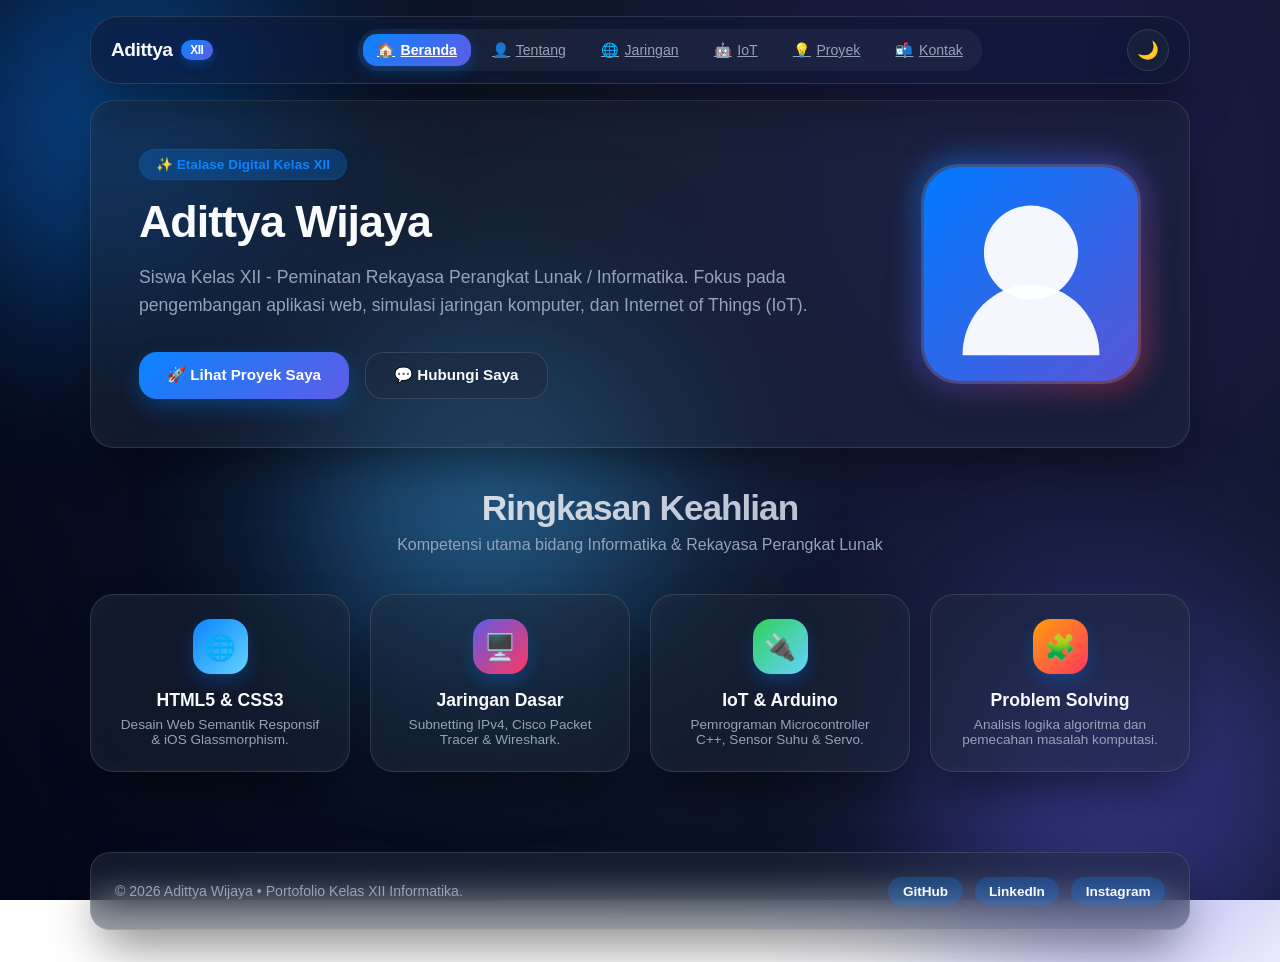
==== index.html @ 85c92823 "pertama" ====
<!DOCTYPE html>
<html lang="id" data-theme="dark">
<head>
  <meta charset="UTF-8">
  <meta name="viewport" content="width=device-width, initial-scale=1.0">
  <title>Beranda - Portofolio Digital</title>
  <link rel="stylesheet" href="../assets/css/style.css">
</head>
<body>
  <div class="glow-orb orb-1"></div>
  <div class="glow-orb orb-2"></div>
  <div class="glow-orb orb-3"></div>

  <header>
    <nav class="navbar">
      <div class="brand" onclick="window.location.href='index.html'">
        <span>Adittya</span>
        <span class="brand-badge">XII</span>
      </div>
      <ul class="nav-menu">
        <li><a class="nav-link active" href="index.html">🏠 <span>Beranda</span></a></li>
        <li><a class="nav-link" href="tentang.html">👤 <span>Tentang</span></a></li>
        <li><a class="nav-link" href="jaringan.html">🌐 <span>Jaringan</span></a></li>
        <li><a class="nav-link" href="iot.html">🤖 <span>IoT</span></a></li>
        <li><a class="nav-link" href="proyek.html">💡 <span>Proyek</span></a></li>
        <li><a class="nav-link" href="kontak.html">📬 <span>Kontak</span></a></li>
      </ul>
      <button class="theme-toggle-btn" id="themeToggleBtn" onclick="toggleTheme()">🌙</button>
    </nav>
  </header>

  <main>
    <section class="page-section active">
      <article class="glass-card hero-widget">
        <div class="hero-content">
          <span class="hero-badge">✨ Etalase Digital Kelas XII</span>
          <h1 class="hero-title">Adittya Wijaya</h1>
          <p class="hero-description">
            Siswa Kelas XII - Peminatan Rekayasa Perangkat Lunak / Informatika. 
            Fokus pada pengembangan aplikasi web, simulasi jaringan komputer, dan Internet of Things (IoT).
          </p>
          <div class="cta-group">
            <button class="ios-btn ios-btn-primary" onclick="window.location.href='proyek.html'">🚀 Lihat Proyek Saya</button>
            <button class="ios-btn ios-btn-secondary" onclick="window.location.href='kontak.html'">💬 Hubungi Saya</button>
          </div>
        </div>
        <div class="avatar-wrapper">
          <svg class="avatar-svg" viewBox="0 0 100 100" fill="none" xmlns="http://www.w3.org/2000/svg">
            <rect width="100" height="100" fill="url(#hero-gradient)"/>
            <circle cx="50" cy="40" r="22" fill="#ffffff" opacity="0.95"/>
            <path d="M18 88C18 69.5 32.3 55 50 55C67.7 55 82 69.5 82 88H18Z" fill="#ffffff" opacity="0.95"/>
            <defs>
              <linearGradient id="hero-gradient" x1="0" y1="0" x2="100" y2="100" gradientUnits="userSpaceOnUse">
                <stop stop-color="#007AFF"/>
                <stop offset="1" stop-color="#5856D6"/>
              </linearGradient>
            </defs>
          </svg>
        </div>
      </article>

      <div class="section-header">
        <h2 class="section-title">Ringkasan Keahlian</h2>
        <p class="section-subtitle">Kompetensi utama bidang Informatika & Rekayasa Perangkat Lunak</p>
      </div>

      <div class="skills-grid">
        <article class="glass-card skill-widget">
          <div class="skill-icon-box">🌐</div>
          <h3 style="font-size:1.1rem; margin-bottom:0.4rem;">HTML5 & CSS3</h3>
          <p style="font-size:0.85rem; color:var(--text-muted);">Desain Web Semantik Responsif & iOS Glassmorphism.</p>
        </article>
        <article class="glass-card skill-widget">
          <div class="skill-icon-box" style="background:linear-gradient(135deg, var(--accent-purple), var(--accent-pink));">🖥️</div>
          <h3 style="font-size:1.1rem; margin-bottom:0.4rem;">Jaringan Dasar</h3>
          <p style="font-size:0.85rem; color:var(--text-muted);">Subnetting IPv4, Cisco Packet Tracer & Wireshark.</p>
        </article>
        <article class="glass-card skill-widget">
          <div class="skill-icon-box" style="background:linear-gradient(135deg, var(--accent-green), var(--accent-cyan));">🔌</div>
          <h3 style="font-size:1.1rem; margin-bottom:0.4rem;">IoT & Arduino</h3>
          <p style="font-size:0.85rem; color:var(--text-muted);">Pemrograman Microcontroller C++, Sensor Suhu & Servo.</p>
        </article>
        <article class="glass-card skill-widget">
          <div class="skill-icon-box" style="background:linear-gradient(135deg, var(--accent-orange), var(--accent-pink));">🧩</div>
          <h3 style="font-size:1.1rem; margin-bottom:0.4rem;">Problem Solving</h3>
          <p style="font-size:0.85rem; color:var(--text-muted);">Analisis logika algoritma dan pemecahan masalah komputasi.</p>
        </article>
      </div>
    </section>
  </main>

  <footer>
    <p class="footer-text">&copy; 2026 Adittya Wijaya • Portofolio Kelas XII Informatika.</p>
    <div class="social-pills">
      <a href="https://github.com" target="_blank" class="social-pill">GitHub</a>
      <a href="https://linkedin.com" target="_blank" class="social-pill">LinkedIn</a>
      <a href="https://instagram.com" target="_blank" class="social-pill">Instagram</a>
    </div>
  </footer>

  <script>
    function toggleTheme() {
      const htmlEl = document.documentElement;
      const currentTheme = htmlEl.getAttribute('data-theme');
      const newTheme = currentTheme === 'dark' ? 'light' : 'dark';
      htmlEl.setAttribute('data-theme', newTheme);
      const themeBtn = document.getElementById('themeToggleBtn');
      themeBtn.innerHTML = newTheme === 'dark' ? '🌙' : '☀️';
    }
  </script>
</body>
</html>
---- assets/css/style.css ----
:root {
      /* iOS Light Theme Variables */
      --bg-gradient: radial-gradient(circle at 20% 20%, #e0e7ff 0%, #f1f5f9 50%, #e2e8f0 100%);
      --glass-bg: rgba(255, 255, 255, 0.55);
      --glass-bg-hover: rgba(255, 255, 255, 0.75);
      --glass-card: rgba(255, 255, 255, 0.65);
      --glass-border: rgba(255, 255, 255, 0.6);
      --glass-shadow: 0 20px 40px -15px rgba(0, 0, 0, 0.07), 0 0 15px rgba(255, 255, 255, 0.5) inset;
      
      --text-main: #0f172a;
      --text-muted: #64748b;
      --text-sub: #475569;
      
      --accent-blue: #007aff;
      --accent-purple: #5856d6;
      --accent-pink: #ff2d55;
      --accent-cyan: #32ade6;
      --accent-green: #34c759;
      --accent-orange: #ff9500;
      
      --code-bg: rgba(15, 23, 42, 0.9);
      --code-text: #38bdf8;
      
      --nav-bg: rgba(255, 255, 255, 0.6);
      --pill-bg: rgba(0, 122, 255, 0.12);
      
      --transition-speed: 0.4s cubic-bezier(0.16, 1, 0.3, 1);
    }

    [data-theme="dark"] {
      /* iOS 26 Dark Theme Variables */
      --bg-gradient: radial-gradient(circle at 80% 20%, #1e1b4b 0%, #0f172a 40%, #020617 100%);
      --glass-bg: rgba(15, 23, 42, 0.55);
      --glass-bg-hover: rgba(30, 41, 59, 0.75);
      --glass-card: rgba(30, 41, 59, 0.45);
      --glass-border: rgba(255, 255, 255, 0.12);
      --glass-shadow: 0 25px 50px -12px rgba(0, 0, 0, 0.5), 0 0 20px rgba(255, 255, 255, 0.03) inset;
      
      --text-main: #f8fafc;
      --text-muted: #94a3b8;
      --text-sub: #cbd5e1;
      
      --accent-blue: #0a84ff;
      --accent-purple: #5e5ce6;
      --accent-pink: #ff375f;
      --accent-cyan: #64d2ff;
      --accent-green: #30d158;
      --accent-orange: #ff9f0a;
      
      --code-bg: rgba(2, 6, 23, 0.85);
      --code-text: #7dd3fc;
      
      --nav-bg: rgba(15, 23, 42, 0.65);
      --pill-bg: rgba(10, 132, 255, 0.25);
    }

    * {
      box-sizing: border-box;
      margin: 0;
      padding: 0;
      font-family: -apple-system, BlinkMacSystemFont, "SF Pro Display", "SF Pro Text", "Segoe UI", Roboto, sans-serif;
      -webkit-font-smoothing: antialiased;
    }

    body {
      background: var(--bg-gradient);
      background-attachment: fixed;
      color: var(--text-main);
      min-height: 100vh;
      display: flex;
      flex-direction: column;
      transition: background var(--transition-speed), color var(--transition-speed);
      overflow-x: hidden;
    }

    /* Background Ambient Glowing Orbs for iOS Aesthetic */
    .glow-orb {
      position: fixed;
      border-radius: 40% 60% 70% 30% / 40% 50% 60% 50%;
      filter: blur(95px);
      z-index: -1;
      opacity: 0.45;
      pointer-events: none;
      animation: floatOrganic 16s ease-in-out infinite alternate;
      will-change: transform, border-radius;
    }

    .orb-1 {
      width: 450px;
      height: 450px;
      background: radial-gradient(circle, var(--accent-blue), var(--accent-purple));
      top: -80px;
      left: -80px;
    }

    .orb-2 {
      width: 480px;
      height: 480px;
      background: radial-gradient(circle, var(--accent-purple), var(--accent-pink));
      bottom: -120px;
      right: -80px;
      animation-delay: -7s;
    }

    .orb-3 {
      width: 350px;
      height: 350px;
      background: radial-gradient(circle, var(--accent-cyan), var(--accent-blue));
      top: 35%;
      left: 25%;
      animation-delay: -12s;
    }

    @keyframes floatOrganic {
      0% {
        transform: translate(0, 0) rotate(0deg) scale(1);
        border-radius: 40% 60% 70% 30% / 40% 50% 60% 50%;
      }
      33% {
        transform: translate(45px, -35px) rotate(120deg) scale(1.1);
        border-radius: 60% 40% 30% 70% / 50% 30% 70% 50%;
      }
      66% {
        transform: translate(-30px, 45px) rotate(240deg) scale(0.95);
        border-radius: 30% 70% 50% 50% / 30% 60% 40% 70%;
      }
      100% {
        transform: translate(35px, 25px) rotate(360deg) scale(1.05);
        border-radius: 50% 50% 40% 60% / 60% 40% 50% 50%;
      }
    }

    header {
      position: sticky;
      top: 1rem;
      z-index: 1000;
      width: 92%;
      max-width: 1100px;
      margin: 0 auto;
      transition: transform 0.3s cubic-bezier(0.34, 1.56, 0.64, 1);
    }

    .navbar {
      background: var(--nav-bg);
      backdrop-filter: blur(25px) saturate(190%);
      -webkit-backdrop-filter: blur(25px) saturate(190%);
      border: 1px solid var(--glass-border);
      border-radius: 28px;
      padding: 0.75rem 1.25rem;
      display: flex;
      justify-content: space-between;
      align-items: center;
      box-shadow: var(--glass-shadow);
      transition: background var(--transition-speed), border-color var(--transition-speed);
    }

    .brand {
      font-size: 1.2rem;
      font-weight: 700;
      color: var(--text-main);
      display: flex;
      align-items: center;
      gap: 0.5rem;
      letter-spacing: -0.5px;
      cursor: pointer;
      transition: transform 0.3s cubic-bezier(0.34, 1.56, 0.64, 1);
    }

    .brand:hover {
      transform: scale(1.04);
    }

    .brand-badge {
      background: linear-gradient(135deg, var(--accent-blue), var(--accent-purple));
      color: white;
      font-size: 0.75rem;
      padding: 0.2rem 0.6rem;
      border-radius: 20px;
      font-weight: 600;
      box-shadow: 0 4px 10px rgba(0, 122, 255, 0.3);
      animation: pulseBadge 3s ease-in-out infinite alternate;
    }

    @keyframes pulseBadge {
      0% { box-shadow: 0 4px 10px rgba(0, 122, 255, 0.3); }
      100% { box-shadow: 0 4px 18px rgba(88, 86, 214, 0.6); }
    }

    .nav-menu {
      display: flex;
      list-style: none;
      gap: 0.4rem;
      background: rgba(0, 0, 0, 0.04);
      padding: 0.3rem;
      border-radius: 20px;
    }

    [data-theme="dark"] .nav-menu {
      background: rgba(255, 255, 255, 0.05);
    }

    .nav-link {
      font-size: 0.88rem;
      font-weight: 500;
      color: var(--text-muted);
      padding: 0.5rem 0.9rem;
      border-radius: 14px;
      transition: all 0.35s cubic-bezier(0.34, 1.56, 0.64, 1);
      cursor: pointer;
      display: flex;
      align-items: center;
      gap: 0.35rem;
    }

    .nav-link:hover {
      color: var(--text-main);
      background: rgba(255, 255, 255, 0.25);
      transform: translateY(-1px);
    }

    .nav-link.active {
      color: white;
      background: linear-gradient(135deg, var(--accent-blue), var(--accent-purple));
      box-shadow: 0 6px 18px rgba(0, 122, 255, 0.4);
      font-weight: 600;
    }

    /* iOS Mode Switcher Button */
    .theme-toggle-btn {
      background: var(--glass-card);
      border: 1px solid var(--glass-border);
      color: var(--text-main);
      width: 42px;
      height: 42px;
      border-radius: 50%;
      display: flex;
      align-items: center;
      justify-content: center;
      cursor: pointer;
      font-size: 1.1rem;
      transition: all 0.4s cubic-bezier(0.34, 1.56, 0.64, 1);
      box-shadow: var(--glass-shadow);
    }

    .theme-toggle-btn:hover {
      transform: scale(1.15) rotate(20deg);
      background: var(--glass-bg-hover);
      box-shadow: 0 8px 20px rgba(0, 122, 255, 0.25);
    }

    .theme-toggle-btn:active {
      transform: scale(0.9) rotate(0deg);
    }

    main {
      flex: 1;
      width: 92%;
      max-width: 1100px;
      margin: 2rem auto;
    }

    .page-section {
      display: none;
    }

    .page-section.active {
      display: block;
    }

    /* Staggered Cascade Entrance Animations */
    .page-section.active .glass-card,
    .page-section.active .section-header {
      animation: iosCascadeIn 0.65s cubic-bezier(0.16, 1, 0.3, 1) both;
    }

    .page-section.active .skills-grid > :nth-child(1),
    .page-section.active .module-grid > :nth-child(1),
    .page-section.active .gallery-grid > :nth-child(1) { animation-delay: 0.06s; }
    
    .page-section.active .skills-grid > :nth-child(2),
    .page-section.active .module-grid > :nth-child(2),
    .page-section.active .gallery-grid > :nth-child(2) { animation-delay: 0.12s; }
    
    .page-section.active .skills-grid > :nth-child(3),
    .page-section.active .module-grid > :nth-child(3),
    .page-section.active .gallery-grid > :nth-child(3) { animation-delay: 0.18s; }
    
    .page-section.active .skills-grid > :nth-child(4),
    .page-section.active .module-grid > :nth-child(4),
    .page-section.active .gallery-grid > :nth-child(4) { animation-delay: 0.24s; }

    @keyframes iosCascadeIn {
      0% {
        opacity: 0;
        transform: translateY(28px) scale(0.96);
        filter: blur(8px);
      }
      100% {
        opacity: 1;
        transform: translateY(0) scale(1);
        filter: blur(0);
      }
    }

    .glass-card {
      background: var(--glass-card);
      backdrop-filter: blur(20px) saturate(180%);
      -webkit-backdrop-filter: blur(20px) saturate(180%);
      border: 1px solid var(--glass-border);
      border-radius: 24px;
      padding: 1.8rem;
      box-shadow: var(--glass-shadow);
      transition: transform 0.4s cubic-bezier(0.34, 1.56, 0.64, 1),
                  background 0.4s ease,
                  box-shadow 0.4s ease,
                  border-color 0.4s ease;
      position: relative;
      overflow: hidden;
    }

    /* Subtle Glass Sheen Effect on Hover */
    .glass-card::before {
      content: '';
      position: absolute;
      top: 0;
      left: -150%;
      width: 100%;
      height: 100%;
      background: linear-gradient(90deg, transparent, rgba(255, 255, 255, 0.15), transparent);
      transform: skewX(-25deg);
      transition: left 0.8s ease;
      pointer-events: none;
    }

    .glass-card:hover::before {
      left: 150%;
    }

    .glass-card:hover {
      transform: translateY(-7px) scale(1.015);
      background: var(--glass-bg-hover);
      box-shadow: 0 30px 60px -15px rgba(0, 0, 0, 0.22), 0 0 25px rgba(0, 122, 255, 0.15);
      border-color: rgba(255, 255, 255, 0.35);
    }

    /* Hero Section iOS Styling */
    .hero-widget {
      display: grid;
      grid-template-columns: 1fr auto;
      gap: 2.5rem;
      align-items: center;
      padding: 3rem;
      margin-bottom: 2.5rem;
      position: relative;
    }

    .hero-badge {
      display: inline-flex;
      align-items: center;
      gap: 0.4rem;
      padding: 0.4rem 1rem;
      background: var(--pill-bg);
      color: var(--accent-blue);
      border-radius: 50px;
      font-size: 0.85rem;
      font-weight: 600;
      margin-bottom: 1rem;
      border: 1px solid rgba(0, 122, 255, 0.2);
      transition: transform 0.3s cubic-bezier(0.34, 1.56, 0.64, 1);
    }

    .hero-badge:hover {
      transform: scale(1.05);
    }

    .ios-btn {
      padding: 0.85rem 1.75rem;
      border-radius: 18px;
      font-size: 0.95rem;
      font-weight: 600;
      cursor: pointer;
      border: none;
      transition: all 0.35s cubic-bezier(0.34, 1.56, 0.64, 1);
      display: inline-flex;
      align-items: center;
      gap: 0.5rem;
      position: relative;
    }

    .ios-btn:active {
      transform: scale(0.93) !important;
    }

    .ios-btn-primary {
      background: linear-gradient(135deg, var(--accent-blue), var(--accent-purple));
      color: white;
      box-shadow: 0 8px 20px rgba(0, 122, 255, 0.3);
    }

    .ios-btn-primary:hover {
      transform: translateY(-3px) scale(1.04);
      box-shadow: 0 14px 30px rgba(0, 122, 255, 0.48);
    }

    .ios-btn-secondary {
      background: var(--glass-card);
      color: var(--text-main);
      border: 1px solid var(--glass-border);
    }

    .ios-btn-secondary:hover {
      background: var(--glass-bg-hover);
      transform: translateY(-3px) scale(1.04);
      box-shadow: 0 8px 20px rgba(0, 0, 0, 0.12);
    }

    .avatar-wrapper {
      position: relative;
      width: 220px;
      height: 220px;
      animation: avatarFloat 5s ease-in-out infinite alternate;
    }

    .avatar-wrapper::after {
      content: '';
      position: absolute;
      inset: -6px;
      border-radius: 44px;
      background: linear-gradient(135deg, var(--accent-blue), var(--accent-purple), var(--accent-pink));
      z-index: -1;
      opacity: 0.5;
      filter: blur(14px);
      animation: pulseGlow 3s ease-in-out infinite alternate;
    }

    @keyframes avatarFloat {
      0% { transform: translateY(0); }
      100% { transform: translateY(-10px); }
    }

    @keyframes pulseGlow {
      0% { opacity: 0.4; filter: blur(10px); }
      100% { opacity: 0.85; filter: blur(20px); }
    }

    .skill-widget {
      text-align: center;
      padding: 1.5rem;
    }

    .skill-widget:hover .skill-icon-box {
      transform: scale(1.15) rotate(8deg);
      box-shadow: 0 12px 26px rgba(0, 122, 255, 0.45);
    }

    .skill-icon-box {
      width: 55px;
      height: 55px;
      border-radius: 18px;
      background: linear-gradient(135deg, var(--accent-blue), var(--accent-cyan));
      display: flex;
      align-items: center;
      justify-content: center;
      font-size: 1.6rem;
      margin: 0 auto 1rem;
      color: white;
      box-shadow: 0 8px 16px rgba(0, 122, 255, 0.25);
      transition: transform 0.4s cubic-bezier(0.34, 1.56, 0.64, 1), box-shadow 0.4s ease;
    }

    .orb-1 {
      width: 350px;
      height: 350px;
      background: var(--accent-blue);
      top: -50px;
      left: -50px;
    }

    .orb-2 {
      width: 400px;
      height: 400px;
      background: var(--accent-purple);
      bottom: -100px;
      right: -50px;
      animation-delay: -6s;
    }

    @keyframes float {
      0% { transform: translate(0, 0) scale(1); }
      100% { transform: translate(30px, 40px) scale(1.1); }
    }

    header {
      position: sticky;
      top: 1rem;
      z-index: 1000;
      width: 92%;
      max-width: 1100px;
      margin: 0 auto;
    }

    .navbar {
      background: var(--nav-bg);
      backdrop-filter: blur(25px) saturate(190%);
      -webkit-backdrop-filter: blur(25px) saturate(190%);
      border: 1px solid var(--glass-border);
      border-radius: 28px;
      padding: 0.75rem 1.25rem;
      display: flex;
      justify-content: space-between;
      align-items: center;
      box-shadow: var(--glass-shadow);
      transition: var(--transition-speed);
    }

    .brand {
      font-size: 1.2rem;
      font-weight: 700;
      color: var(--text-main);
      display: flex;
      align-items: center;
      gap: 0.5rem;
      letter-spacing: -0.5px;
      cursor: pointer;
    }

    .brand-badge {
      background: linear-gradient(135deg, var(--accent-blue), var(--accent-purple));
      color: white;
      font-size: 0.75rem;
      padding: 0.2rem 0.6rem;
      border-radius: 20px;
      font-weight: 600;
    }

    .nav-menu {
      display: flex;
      list-style: none;
      gap: 0.4rem;
      background: rgba(0, 0, 0, 0.04);
      padding: 0.3rem;
      border-radius: 20px;
    }

    [data-theme="dark"] .nav-menu {
      background: rgba(255, 255, 255, 0.05);
    }

    .nav-link {
      font-size: 0.88rem;
      font-weight: 500;
      color: var(--text-muted);
      padding: 0.5rem 0.9rem;
      border-radius: 14px;
      transition: all 0.25s cubic-bezier(0.34, 1.56, 0.64, 1);
      cursor: pointer;
      display: flex;
      align-items: center;
      gap: 0.35rem;
    }

    .nav-link:hover {
      color: var(--text-main);
      background: rgba(255, 255, 255, 0.2);
    }

    .nav-link.active {
      color: white;
      background: linear-gradient(135deg, var(--accent-blue), var(--accent-purple));
      box-shadow: 0 4px 14px rgba(0, 122, 255, 0.35);
      font-weight: 600;
    }

    /* iOS Mode Switcher Button */
    .theme-toggle-btn {
      background: var(--glass-card);
      border: 1px solid var(--glass-border);
      color: var(--text-main);
      width: 42px;
      height: 42px;
      border-radius: 50%;
      display: flex;
      align-items: center;
      justify-content: center;
      cursor: pointer;
      font-size: 1.1rem;
      transition: all 0.3s cubic-bezier(0.34, 1.56, 0.64, 1);
      box-shadow: var(--glass-shadow);
    }

    .theme-toggle-btn:hover {
      transform: scale(1.1) rotate(15deg);
      background: var(--glass-bg-hover);
    }

    main {
      flex: 1;
      width: 92%;
      max-width: 1100px;
      margin: 2rem auto;
    }

    .page-section {
      display: none;
      animation: iosSlideUp 0.5s cubic-bezier(0.16, 1, 0.3, 1) forwards;
    }

    .page-section.active {
      display: block;
    }

    @keyframes iosSlideUp {
      0% { opacity: 0; transform: translateY(20px) scale(0.98); }
      100% { opacity: 1; transform: translateY(0) scale(1); }
    }

    .section-header {
      text-align: center;
      margin-bottom: 2.5rem;
    }

    .section-title {
      font-size: 2.2rem;
      font-weight: 800;
      letter-spacing: -1px;
      background: linear-gradient(135deg, var(--text-main), var(--text-muted));
      -webkit-background-clip: text;
      -webkit-text-fill-color: transparent;
      margin-bottom: 0.5rem;
    }

    .section-subtitle {
      color: var(--text-muted);
      font-size: 1rem;
    }

    .glass-card {
      background: var(--glass-card);
      backdrop-filter: blur(20px) saturate(180%);
      -webkit-backdrop-filter: blur(20px) saturate(180%);
      border: 1px solid var(--glass-border);
      border-radius: 24px;
      padding: 1.8rem;
      box-shadow: var(--glass-shadow);
      transition: all 0.35s cubic-bezier(0.34, 1.56, 0.64, 1);
    }

    .glass-card:hover {
      transform: translateY(-5px) scale(1.01);
      background: var(--glass-bg-hover);
      box-shadow: 0 30px 60px -15px rgba(0, 0, 0, 0.2);
    }

    /* Hero Section iOS Styling */
    .hero-widget {
      display: grid;
      grid-template-columns: 1fr auto;
      gap: 2.5rem;
      align-items: center;
      padding: 3rem;
      margin-bottom: 2.5rem;
      position: relative;
      overflow: hidden;
    }

    .hero-badge {
      display: inline-flex;
      align-items: center;
      gap: 0.4rem;
      padding: 0.4rem 1rem;
      background: var(--pill-bg);
      color: var(--accent-blue);
      border-radius: 50px;
      font-size: 0.85rem;
      font-weight: 600;
      margin-bottom: 1rem;
      border: 1px solid rgba(0, 122, 255, 0.2);
    }

    .hero-title {
      font-size: 2.8rem;
      font-weight: 800;
      letter-spacing: -1px;
      line-height: 1.15;
      margin-bottom: 1rem;
    }

    .hero-description {
      font-size: 1.1rem;
      color: var(--text-muted);
      margin-bottom: 2rem;
      line-height: 1.6;
    }

    .cta-group {
      display: flex;
      gap: 1rem;
      flex-wrap: wrap;
    }

    .ios-btn {
      padding: 0.85rem 1.75rem;
      border-radius: 18px;
      font-size: 0.95rem;
      font-weight: 600;
      cursor: pointer;
      border: none;
      transition: all 0.3s cubic-bezier(0.34, 1.56, 0.64, 1);
      display: inline-flex;
      align-items: center;
      gap: 0.5rem;
    }

    .ios-btn-primary {
      background: linear-gradient(135deg, var(--accent-blue), var(--accent-purple));
      color: white;
      box-shadow: 0 8px 20px rgba(0, 122, 255, 0.3);
    }

    .ios-btn-primary:hover {
      transform: scale(1.04);
      box-shadow: 0 12px 28px rgba(0, 122, 255, 0.45);
    }

    .ios-btn-secondary {
      background: var(--glass-card);
      color: var(--text-main);
      border: 1px solid var(--glass-border);
    }

    .ios-btn-secondary:hover {
      background: var(--glass-bg-hover);
      transform: scale(1.04);
    }

    .avatar-wrapper {
      position: relative;
      width: 220px;
      height: 220px;
    }

    .avatar-svg {
      width: 100%;
      height: 100%;
      border-radius: 38px;
      object-fit: cover;
      box-shadow: 0 15px 35px rgba(0,0,0,0.2);
      border: 3px solid var(--glass-border);
    }

    /* Skills Grid */
    .skills-grid {
      display: grid;
      grid-template-columns: repeat(auto-fit, minmax(200px, 1fr));
      gap: 1.25rem;
    }

    .skill-widget {
      text-align: center;
      padding: 1.5rem;
    }

    .skill-icon-box {
      width: 55px;
      height: 55px;
      border-radius: 18px;
      background: linear-gradient(135deg, var(--accent-blue), var(--accent-cyan));
      display: flex;
      align-items: center;
      justify-content: center;
      font-size: 1.6rem;
      margin: 0 auto 1rem;
      color: white;
      box-shadow: 0 8px 16px rgba(0, 122, 255, 0.25);
    }

    .biodata-widget {
      margin-bottom: 2rem;
    }

    .ios-list {
      display: flex;
      flex-direction: column;
      gap: 0.75rem;
      margin-top: 1rem;
    }

    .ios-list-item {
      display: flex;
      justify-content: space-between;
      align-items: center;
      padding: 1rem 1.25rem;
      background: var(--glass-bg);
      border-radius: 16px;
      border: 1px solid var(--glass-border);
    }

    .ios-list-label {
      font-weight: 600;
      color: var(--text-muted);
      font-size: 0.95rem;
    }

    .ios-list-value {
      font-weight: 600;
      color: var(--text-main);
      font-size: 0.95rem;
    }

    .gallery-grid {
      display: grid;
      grid-template-columns: repeat(auto-fit, minmax(240px, 1fr));
      gap: 1.25rem;
      margin-top: 1.5rem;
    }

    .gallery-widget {
      padding: 0;
      overflow: hidden;
    }

    .gallery-img {
      width: 100%;
      height: 180px;
      object-fit: cover;
    }

    .gallery-caption {
      padding: 1rem;
      font-size: 0.9rem;
      font-weight: 600;
      color: var(--text-sub);
      text-align: center;
    }

    .module-grid {
      display: grid;
      grid-template-columns: repeat(auto-fit, minmax(310px, 1fr));
      gap: 1.5rem;
    }

    .card-tag {
      display: inline-block;
      font-size: 0.75rem;
      font-weight: 700;
      padding: 0.3rem 0.7rem;
      border-radius: 20px;
      background: var(--pill-bg);
      color: var(--accent-blue);
      text-transform: uppercase;
      letter-spacing: 0.5px;

    }

    .code-box {
      background: var(--code-bg);
      color: var(--code-text);
      padding: 1rem;
      border-radius: 16px;
      font-family: 'SF Mono', SFMono-Regular, Consolas, monospace;
      font-size: 0.85rem;
      margin: 1rem 0;
      overflow-x: auto;
      border: 1px solid var(--glass-border);
    }

    .contact-layout {
      display: grid;
      grid-template-columns: 1fr 1.6fr;
      gap: 2rem;
    }

    @media (max-width: 850px) {
      .contact-layout, .hero-widget {
        grid-template-columns: 1fr;
        text-align: center;
      }
      .avatar-wrapper {
        margin: 0 auto;
      }
      .cta-group {
        justify-content: center;
      }
      .nav-menu {
        overflow-x: auto;
      }
    }

    .form-group {
      margin-bottom: 1.25rem;
    }

    .form-label {
      display: block;
      font-size: 0.9rem;
      font-weight: 600;
      color: var(--text-sub);
      margin-bottom: 0.5rem;
    }

    .ios-input, .ios-select, .ios-textarea {
      width: 100%;
      padding: 0.85rem 1.1rem;
      background: var(--glass-bg);
      border: 1px solid var(--glass-border);
      border-radius: 16px;
      color: var(--text-main);
      font-size: 0.95rem;
      outline: none;
      transition: all 0.25s ease;
    }

    .ios-input:focus, .ios-select:focus, .ios-textarea:focus {
      border-color: var(--accent-blue);
      box-shadow: 0 0 0 4px rgba(0, 122, 255, 0.2);
      background: var(--glass-bg-hover);
    }

    .ios-textarea {
      resize: vertical;
      min-height: 120px;
    }

    /* iOS Toast Modal Notification */
    .toast-modal {
      position: fixed;
      bottom: 2rem;
      left: 50%;
      transform: translateX(-50%) translateY(100px);
      background: var(--glass-bg-hover);
      backdrop-filter: blur(25px);
      border: 1px solid var(--glass-border);
      padding: 1rem 2rem;
      border-radius: 30px;
      box-shadow: var(--glass-shadow);
      color: var(--text-main);
      font-weight: 600;
      display: flex;
      align-items: center;
      gap: 0.75rem;
      opacity: 0;
      transition: all 0.4s cubic-bezier(0.175, 0.885, 0.32, 1.275);
      z-index: 2000;
    }

    .toast-modal.show {
      transform: translateX(-50%) translateY(0);
      opacity: 1;
    }

    footer {
      width: 92%;
      max-width: 1100px;
      margin: 3rem auto 2rem;
      padding: 1.5rem;
      border-radius: 20px;
      background: var(--glass-card);
      backdrop-filter: blur(20px);
      border: 1px solid var(--glass-border);
      display: flex;
      justify-content: space-between;
      align-items: center;
      flex-wrap: wrap;
      gap: 1rem;
      box-shadow: var(--glass-shadow);
    }

    .footer-text {
      color: var(--text-muted);
      font-size: 0.88rem;
    }

    .social-pills {
      display: flex;
      gap: 0.75rem;
    }

    .social-pill {
      color: var(--text-main);
      font-size: 0.85rem;
      font-weight: 600;
      padding: 0.4rem 0.9rem;
      border-radius: 20px;
      background: var(--pill-bg);
      text-decoration: none;
      transition: all 0.25s ease;
    }

    .social-pill:hover {
      transform: translateY(-2px);
      background: var(--accent-blue);
      color: white;
    }
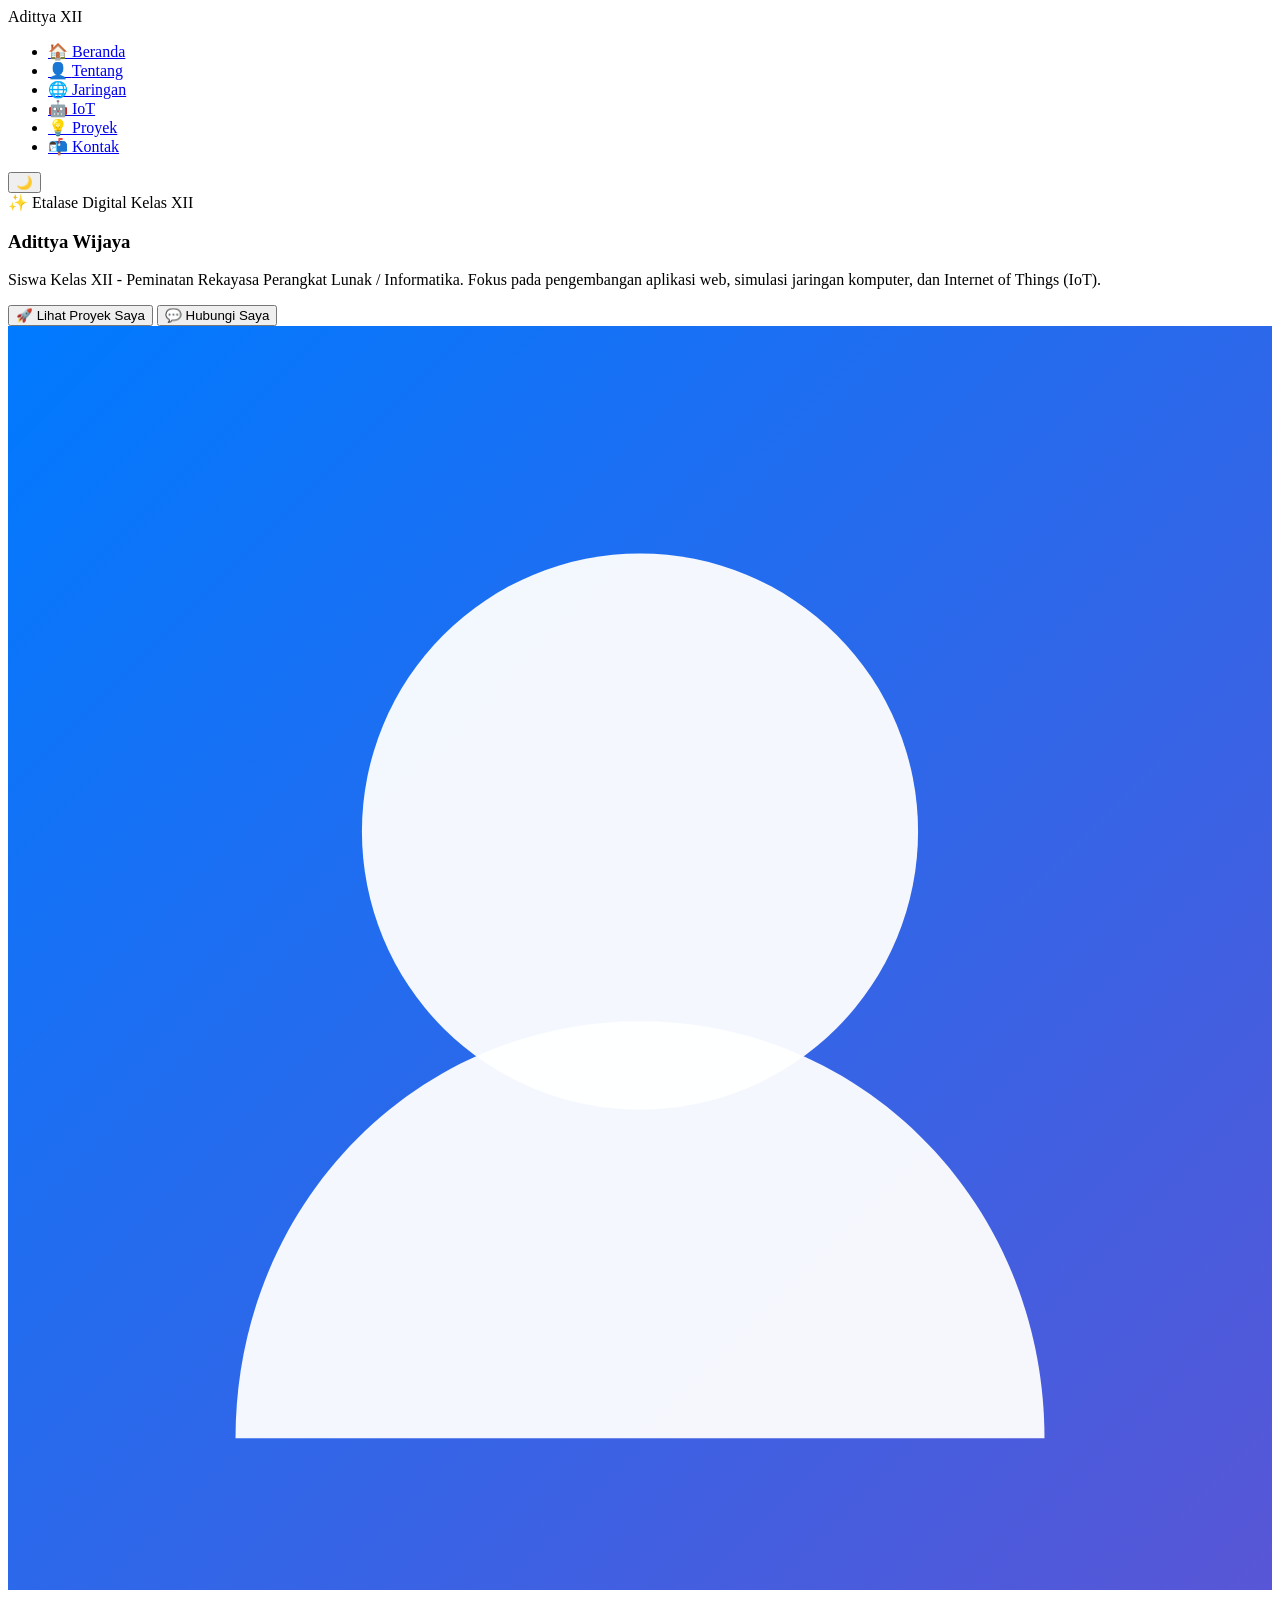
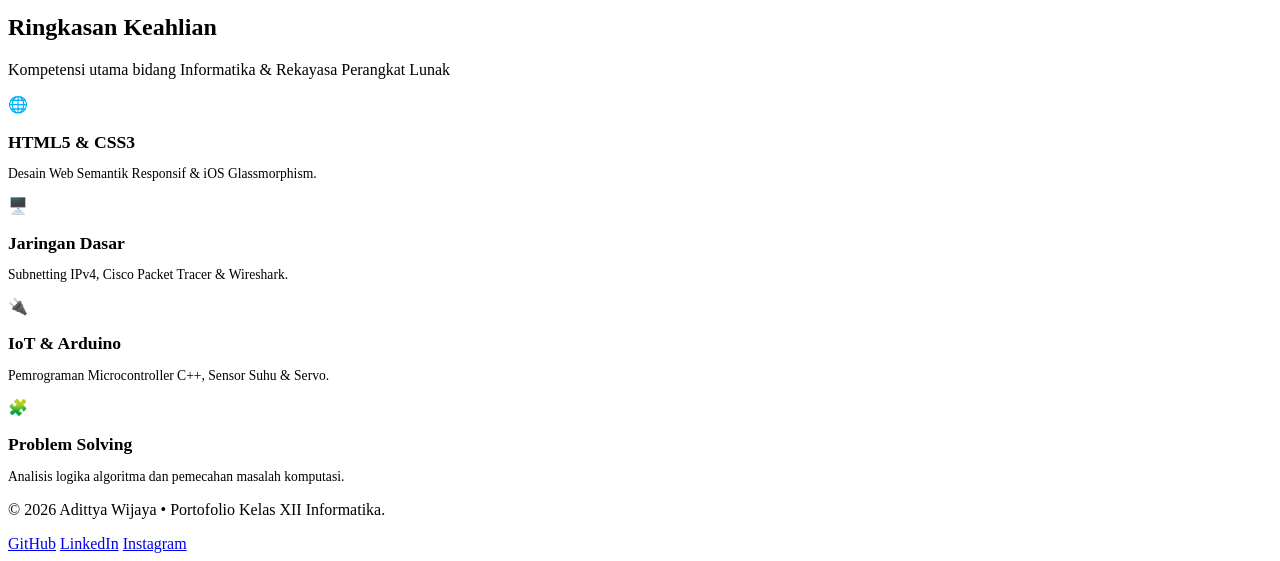
==== commit ef8e0774: "Update index.html" ====
--- a/index.html
+++ b/index.html
@@ -4,7 +4,7 @@
   <meta charset="UTF-8">
   <meta name="viewport" content="width=device-width, initial-scale=1.0">
   <title>Beranda - Portofolio Digital</title>
-  <link rel="stylesheet" href="../assets/css/style.css">
+  <link rel="stylesheet" href="../adit09/assets/css/style.css">
 </head>
 <body>
   <div class="glow-orb orb-1"></div>
@@ -19,11 +19,11 @@
       </div>
       <ul class="nav-menu">
         <li><a class="nav-link active" href="index.html">🏠 <span>Beranda</span></a></li>
-        <li><a class="nav-link" href="tentang.html">👤 <span>Tentang</span></a></li>
-        <li><a class="nav-link" href="jaringan.html">🌐 <span>Jaringan</span></a></li>
-        <li><a class="nav-link" href="iot.html">🤖 <span>IoT</span></a></li>
-        <li><a class="nav-link" href="proyek.html">💡 <span>Proyek</span></a></li>
-        <li><a class="nav-link" href="kontak.html">📬 <span>Kontak</span></a></li>
+        <li><a class="nav-link" href="pages/tentang.html">👤 <span>Tentang</span></a></li>
+        <li><a class="nav-link" href="pages/jaringan.html">🌐 <span>Jaringan</span></a></li>
+        <li><a class="nav-link" href="pages/iot.html">🤖 <span>IoT</span></a></li>
+        <li><a class="nav-link" href="pages/proyek.html">💡 <span>Proyek</span></a></li>
+        <li><a class="nav-link" href="pages/kontak.html">📬 <span>Kontak</span></a></li>
       </ul>
       <button class="theme-toggle-btn" id="themeToggleBtn" onclick="toggleTheme()">🌙</button>
     </nav>
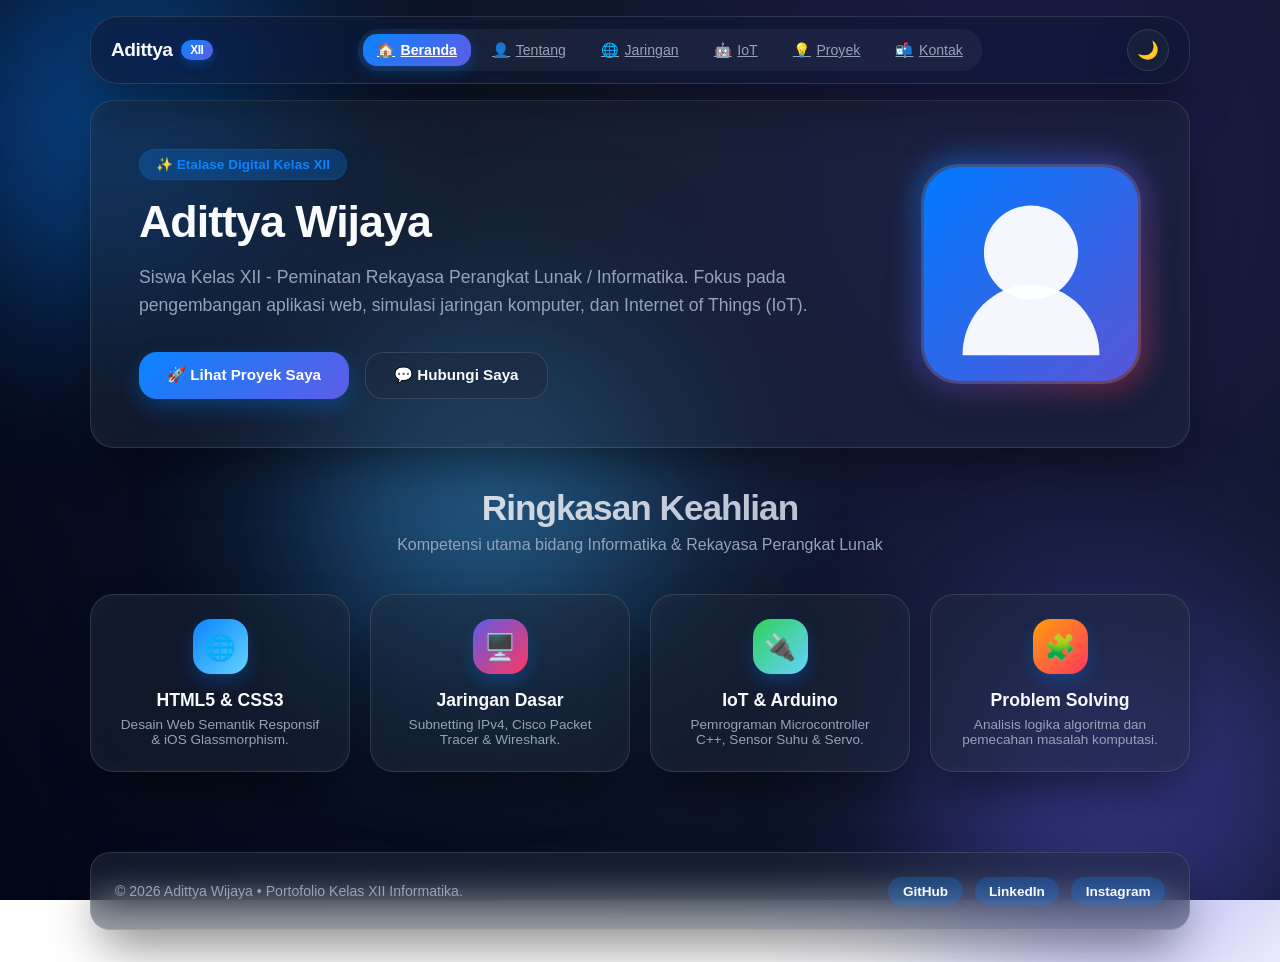
==== commit a74c1a7f: "Update index.html" ====
--- a/index.html
+++ b/index.html
@@ -4,7 +4,7 @@
   <meta charset="UTF-8">
   <meta name="viewport" content="width=device-width, initial-scale=1.0">
   <title>Beranda - Portofolio Digital</title>
-  <link rel="stylesheet" href="../adit09/assets/css/style.css">
+  <link rel="stylesheet" href="assets/css/style.css">
 </head>
 <body>
   <div class="glow-orb orb-1"></div>
--- a/assets/css/style.css
+++ b/assets/css/style.css
@@ -0,0 +1,993 @@
+    :root {
+      /* iOS Light Theme Variables */
+      --bg-gradient: radial-gradient(circle at 20% 20%, #e0e7ff 0%, #f1f5f9 50%, #e2e8f0 100%);
+      --glass-bg: rgba(255, 255, 255, 0.55);
+      --glass-bg-hover: rgba(255, 255, 255, 0.75);
+      --glass-card: rgba(255, 255, 255, 0.65);
+      --glass-border: rgba(255, 255, 255, 0.6);
+      --glass-shadow: 0 20px 40px -15px rgba(0, 0, 0, 0.07), 0 0 15px rgba(255, 255, 255, 0.5) inset;
+      
+      --text-main: #0f172a;
+      --text-muted: #64748b;
+      --text-sub: #475569;
+      
+      --accent-blue: #007aff;
+      --accent-purple: #5856d6;
+      --accent-pink: #ff2d55;
+      --accent-cyan: #32ade6;
+      --accent-green: #34c759;
+      --accent-orange: #ff9500;
+      
+      --code-bg: rgba(15, 23, 42, 0.9);
+      --code-text: #38bdf8;
+      
+      --nav-bg: rgba(255, 255, 255, 0.6);
+      --pill-bg: rgba(0, 122, 255, 0.12);
+      
+      --transition-speed: 0.4s cubic-bezier(0.16, 1, 0.3, 1);
+    }
+
+    [data-theme="dark"] {
+      /* iOS 26 Dark Theme Variables */
+      --bg-gradient: radial-gradient(circle at 80% 20%, #1e1b4b 0%, #0f172a 40%, #020617 100%);
+      --glass-bg: rgba(15, 23, 42, 0.55);
+      --glass-bg-hover: rgba(30, 41, 59, 0.75);
+      --glass-card: rgba(30, 41, 59, 0.45);
+      --glass-border: rgba(255, 255, 255, 0.12);
+      --glass-shadow: 0 25px 50px -12px rgba(0, 0, 0, 0.5), 0 0 20px rgba(255, 255, 255, 0.03) inset;
+      
+      --text-main: #f8fafc;
+      --text-muted: #94a3b8;
+      --text-sub: #cbd5e1;
+      
+      --accent-blue: #0a84ff;
+      --accent-purple: #5e5ce6;
+      --accent-pink: #ff375f;
+      --accent-cyan: #64d2ff;
+      --accent-green: #30d158;
+      --accent-orange: #ff9f0a;
+      
+      --code-bg: rgba(2, 6, 23, 0.85);
+      --code-text: #7dd3fc;
+      
+      --nav-bg: rgba(15, 23, 42, 0.65);
+      --pill-bg: rgba(10, 132, 255, 0.25);
+    }
+
+    * {
+      box-sizing: border-box;
+      margin: 0;
+      padding: 0;
+      font-family: -apple-system, BlinkMacSystemFont, "SF Pro Display", "SF Pro Text", "Segoe UI", Roboto, sans-serif;
+      -webkit-font-smoothing: antialiased;
+    }
+
+    body {
+      background: var(--bg-gradient);
+      background-attachment: fixed;
+      color: var(--text-main);
+      min-height: 100vh;
+      display: flex;
+      flex-direction: column;
+      transition: background var(--transition-speed), color var(--transition-speed);
+      overflow-x: hidden;
+    }
+
+    /* Background Ambient Glowing Orbs for iOS Aesthetic */
+    .glow-orb {
+      position: fixed;
+      border-radius: 40% 60% 70% 30% / 40% 50% 60% 50%;
+      filter: blur(95px);
+      z-index: -1;
+      opacity: 0.45;
+      pointer-events: none;
+      animation: floatOrganic 16s ease-in-out infinite alternate;
+      will-change: transform, border-radius;
+    }
+
+    .orb-1 {
+      width: 450px;
+      height: 450px;
+      background: radial-gradient(circle, var(--accent-blue), var(--accent-purple));
+      top: -80px;
+      left: -80px;
+    }
+
+    .orb-2 {
+      width: 480px;
+      height: 480px;
+      background: radial-gradient(circle, var(--accent-purple), var(--accent-pink));
+      bottom: -120px;
+      right: -80px;
+      animation-delay: -7s;
+    }
+
+    .orb-3 {
+      width: 350px;
+      height: 350px;
+      background: radial-gradient(circle, var(--accent-cyan), var(--accent-blue));
+      top: 35%;
+      left: 25%;
+      animation-delay: -12s;
+    }
+
+    @keyframes floatOrganic {
+      0% {
+        transform: translate(0, 0) rotate(0deg) scale(1);
+        border-radius: 40% 60% 70% 30% / 40% 50% 60% 50%;
+      }
+      33% {
+        transform: translate(45px, -35px) rotate(120deg) scale(1.1);
+        border-radius: 60% 40% 30% 70% / 50% 30% 70% 50%;
+      }
+      66% {
+        transform: translate(-30px, 45px) rotate(240deg) scale(0.95);
+        border-radius: 30% 70% 50% 50% / 30% 60% 40% 70%;
+      }
+      100% {
+        transform: translate(35px, 25px) rotate(360deg) scale(1.05);
+        border-radius: 50% 50% 40% 60% / 60% 40% 50% 50%;
+      }
+    }
+
+    header {
+      position: sticky;
+      top: 1rem;
+      z-index: 1000;
+      width: 92%;
+      max-width: 1100px;
+      margin: 0 auto;
+      transition: transform 0.3s cubic-bezier(0.34, 1.56, 0.64, 1);
+    }
+
+    .navbar {
+      background: var(--nav-bg);
+      backdrop-filter: blur(25px) saturate(190%);
+      -webkit-backdrop-filter: blur(25px) saturate(190%);
+      border: 1px solid var(--glass-border);
+      border-radius: 28px;
+      padding: 0.75rem 1.25rem;
+      display: flex;
+      justify-content: space-between;
+      align-items: center;
+      box-shadow: var(--glass-shadow);
+      transition: background var(--transition-speed), border-color var(--transition-speed);
+    }
+
+    .brand {
+      font-size: 1.2rem;
+      font-weight: 700;
+      color: var(--text-main);
+      display: flex;
+      align-items: center;
+      gap: 0.5rem;
+      letter-spacing: -0.5px;
+      cursor: pointer;
+      transition: transform 0.3s cubic-bezier(0.34, 1.56, 0.64, 1);
+    }
+
+    .brand:hover {
+      transform: scale(1.04);
+    }
+
+    .brand-badge {
+      background: linear-gradient(135deg, var(--accent-blue), var(--accent-purple));
+      color: white;
+      font-size: 0.75rem;
+      padding: 0.2rem 0.6rem;
+      border-radius: 20px;
+      font-weight: 600;
+      box-shadow: 0 4px 10px rgba(0, 122, 255, 0.3);
+      animation: pulseBadge 3s ease-in-out infinite alternate;
+    }
+
+    @keyframes pulseBadge {
+      0% { box-shadow: 0 4px 10px rgba(0, 122, 255, 0.3); }
+      100% { box-shadow: 0 4px 18px rgba(88, 86, 214, 0.6); }
+    }
+
+    .nav-menu {
+      display: flex;
+      list-style: none;
+      gap: 0.4rem;
+      background: rgba(0, 0, 0, 0.04);
+      padding: 0.3rem;
+      border-radius: 20px;
+    }
+
+    [data-theme="dark"] .nav-menu {
+      background: rgba(255, 255, 255, 0.05);
+    }
+
+    .nav-link {
+      font-size: 0.88rem;
+      font-weight: 500;
+      color: var(--text-muted);
+      padding: 0.5rem 0.9rem;
+      border-radius: 14px;
+      transition: all 0.35s cubic-bezier(0.34, 1.56, 0.64, 1);
+      cursor: pointer;
+      display: flex;
+      align-items: center;
+      gap: 0.35rem;
+    }
+
+    .nav-link:hover {
+      color: var(--text-main);
+      background: rgba(255, 255, 255, 0.25);
+      transform: translateY(-1px);
+    }
+
+    .nav-link.active {
+      color: white;
+      background: linear-gradient(135deg, var(--accent-blue), var(--accent-purple));
+      box-shadow: 0 6px 18px rgba(0, 122, 255, 0.4);
+      font-weight: 600;
+    }
+
+    /* iOS Mode Switcher Button */
+    .theme-toggle-btn {
+      background: var(--glass-card);
+      border: 1px solid var(--glass-border);
+      color: var(--text-main);
+      width: 42px;
+      height: 42px;
+      border-radius: 50%;
+      display: flex;
+      align-items: center;
+      justify-content: center;
+      cursor: pointer;
+      font-size: 1.1rem;
+      transition: all 0.4s cubic-bezier(0.34, 1.56, 0.64, 1);
+      box-shadow: var(--glass-shadow);
+    }
+
+    .theme-toggle-btn:hover {
+      transform: scale(1.15) rotate(20deg);
+      background: var(--glass-bg-hover);
+      box-shadow: 0 8px 20px rgba(0, 122, 255, 0.25);
+    }
+
+    .theme-toggle-btn:active {
+      transform: scale(0.9) rotate(0deg);
+    }
+
+    main {
+      flex: 1;
+      width: 92%;
+      max-width: 1100px;
+      margin: 2rem auto;
+    }
+
+    .page-section {
+      display: none;
+    }
+
+    .page-section.active {
+      display: block;
+    }
+
+    /* Staggered Cascade Entrance Animations */
+    .page-section.active .glass-card,
+    .page-section.active .section-header {
+      animation: iosCascadeIn 0.65s cubic-bezier(0.16, 1, 0.3, 1) both;
+    }
+
+    .page-section.active .skills-grid > :nth-child(1),
+    .page-section.active .module-grid > :nth-child(1),
+    .page-section.active .gallery-grid > :nth-child(1) { animation-delay: 0.06s; }
+    
+    .page-section.active .skills-grid > :nth-child(2),
+    .page-section.active .module-grid > :nth-child(2),
+    .page-section.active .gallery-grid > :nth-child(2) { animation-delay: 0.12s; }
+    
+    .page-section.active .skills-grid > :nth-child(3),
+    .page-section.active .module-grid > :nth-child(3),
+    .page-section.active .gallery-grid > :nth-child(3) { animation-delay: 0.18s; }
+    
+    .page-section.active .skills-grid > :nth-child(4),
+    .page-section.active .module-grid > :nth-child(4),
+    .page-section.active .gallery-grid > :nth-child(4) { animation-delay: 0.24s; }
+
+    @keyframes iosCascadeIn {
+      0% {
+        opacity: 0;
+        transform: translateY(28px) scale(0.96);
+        filter: blur(8px);
+      }
+      100% {
+        opacity: 1;
+        transform: translateY(0) scale(1);
+        filter: blur(0);
+      }
+    }
+
+    .glass-card {
+      background: var(--glass-card);
+      backdrop-filter: blur(20px) saturate(180%);
+      -webkit-backdrop-filter: blur(20px) saturate(180%);
+      border: 1px solid var(--glass-border);
+      border-radius: 24px;
+      padding: 1.8rem;
+      box-shadow: var(--glass-shadow);
+      transition: transform 0.4s cubic-bezier(0.34, 1.56, 0.64, 1),
+                  background 0.4s ease,
+                  box-shadow 0.4s ease,
+                  border-color 0.4s ease;
+      position: relative;
+      overflow: hidden;
+    }
+
+    /* Subtle Glass Sheen Effect on Hover */
+    .glass-card::before {
+      content: '';
+      position: absolute;
+      top: 0;
+      left: -150%;
+      width: 100%;
+      height: 100%;
+      background: linear-gradient(90deg, transparent, rgba(255, 255, 255, 0.15), transparent);
+      transform: skewX(-25deg);
+      transition: left 0.8s ease;
+      pointer-events: none;
+    }
+
+    .glass-card:hover::before {
+      left: 150%;
+    }
+
+    .glass-card:hover {
+      transform: translateY(-7px) scale(1.015);
+      background: var(--glass-bg-hover);
+      box-shadow: 0 30px 60px -15px rgba(0, 0, 0, 0.22), 0 0 25px rgba(0, 122, 255, 0.15);
+      border-color: rgba(255, 255, 255, 0.35);
+    }
+
+    /* Hero Section iOS Styling */
+    .hero-widget {
+      display: grid;
+      grid-template-columns: 1fr auto;
+      gap: 2.5rem;
+      align-items: center;
+      padding: 3rem;
+      margin-bottom: 2.5rem;
+      position: relative;
+    }
+
+    .hero-badge {
+      display: inline-flex;
+      align-items: center;
+      gap: 0.4rem;
+      padding: 0.4rem 1rem;
+      background: var(--pill-bg);
+      color: var(--accent-blue);
+      border-radius: 50px;
+      font-size: 0.85rem;
+      font-weight: 600;
+      margin-bottom: 1rem;
+      border: 1px solid rgba(0, 122, 255, 0.2);
+      transition: transform 0.3s cubic-bezier(0.34, 1.56, 0.64, 1);
+    }
+
+    .hero-badge:hover {
+      transform: scale(1.05);
+    }
+
+    .ios-btn {
+      padding: 0.85rem 1.75rem;
+      border-radius: 18px;
+      font-size: 0.95rem;
+      font-weight: 600;
+      cursor: pointer;
+      border: none;
+      transition: all 0.35s cubic-bezier(0.34, 1.56, 0.64, 1);
+      display: inline-flex;
+      align-items: center;
+      gap: 0.5rem;
+      position: relative;
+    }
+
+    .ios-btn:active {
+      transform: scale(0.93) !important;
+    }
+
+    .ios-btn-primary {
+      background: linear-gradient(135deg, var(--accent-blue), var(--accent-purple));
+      color: white;
+      box-shadow: 0 8px 20px rgba(0, 122, 255, 0.3);
+    }
+
+    .ios-btn-primary:hover {
+      transform: translateY(-3px) scale(1.04);
+      box-shadow: 0 14px 30px rgba(0, 122, 255, 0.48);
+    }
+
+    .ios-btn-secondary {
+      background: var(--glass-card);
+      color: var(--text-main);
+      border: 1px solid var(--glass-border);
+    }
+
+    .ios-btn-secondary:hover {
+      background: var(--glass-bg-hover);
+      transform: translateY(-3px) scale(1.04);
+      box-shadow: 0 8px 20px rgba(0, 0, 0, 0.12);
+    }
+
+    .avatar-wrapper {
+      position: relative;
+      width: 220px;
+      height: 220px;
+      animation: avatarFloat 5s ease-in-out infinite alternate;
+    }
+
+    .avatar-wrapper::after {
+      content: '';
+      position: absolute;
+      inset: -6px;
+      border-radius: 44px;
+      background: linear-gradient(135deg, var(--accent-blue), var(--accent-purple), var(--accent-pink));
+      z-index: -1;
+      opacity: 0.5;
+      filter: blur(14px);
+      animation: pulseGlow 3s ease-in-out infinite alternate;
+    }
+
+    @keyframes avatarFloat {
+      0% { transform: translateY(0); }
+      100% { transform: translateY(-10px); }
+    }
+
+    @keyframes pulseGlow {
+      0% { opacity: 0.4; filter: blur(10px); }
+      100% { opacity: 0.85; filter: blur(20px); }
+    }
+
+    .skill-widget {
+      text-align: center;
+      padding: 1.5rem;
+    }
+
+    .skill-widget:hover .skill-icon-box {
+      transform: scale(1.15) rotate(8deg);
+      box-shadow: 0 12px 26px rgba(0, 122, 255, 0.45);
+    }
+
+    .skill-icon-box {
+      width: 55px;
+      height: 55px;
+      border-radius: 18px;
+      background: linear-gradient(135deg, var(--accent-blue), var(--accent-cyan));
+      display: flex;
+      align-items: center;
+      justify-content: center;
+      font-size: 1.6rem;
+      margin: 0 auto 1rem;
+      color: white;
+      box-shadow: 0 8px 16px rgba(0, 122, 255, 0.25);
+      transition: transform 0.4s cubic-bezier(0.34, 1.56, 0.64, 1), box-shadow 0.4s ease;
+    }
+
+    .orb-1 {
+      width: 350px;
+      height: 350px;
+      background: var(--accent-blue);
+      top: -50px;
+      left: -50px;
+    }
+
+    .orb-2 {
+      width: 400px;
+      height: 400px;
+      background: var(--accent-purple);
+      bottom: -100px;
+      right: -50px;
+      animation-delay: -6s;
+    }
+
+    @keyframes float {
+      0% { transform: translate(0, 0) scale(1); }
+      100% { transform: translate(30px, 40px) scale(1.1); }
+    }
+
+    header {
+      position: sticky;
+      top: 1rem;
+      z-index: 1000;
+      width: 92%;
+      max-width: 1100px;
+      margin: 0 auto;
+    }
+
+    .navbar {
+      background: var(--nav-bg);
+      backdrop-filter: blur(25px) saturate(190%);
+      -webkit-backdrop-filter: blur(25px) saturate(190%);
+      border: 1px solid var(--glass-border);
+      border-radius: 28px;
+      padding: 0.75rem 1.25rem;
+      display: flex;
+      justify-content: space-between;
+      align-items: center;
+      box-shadow: var(--glass-shadow);
+      transition: var(--transition-speed);
+    }
+
+    .brand {
+      font-size: 1.2rem;
+      font-weight: 700;
+      color: var(--text-main);
+      display: flex;
+      align-items: center;
+      gap: 0.5rem;
+      letter-spacing: -0.5px;
+      cursor: pointer;
+    }
+
+    .brand-badge {
+      background: linear-gradient(135deg, var(--accent-blue), var(--accent-purple));
+      color: white;
+      font-size: 0.75rem;
+      padding: 0.2rem 0.6rem;
+      border-radius: 20px;
+      font-weight: 600;
+    }
+
+    .nav-menu {
+      display: flex;
+      list-style: none;
+      gap: 0.4rem;
+      background: rgba(0, 0, 0, 0.04);
+      padding: 0.3rem;
+      border-radius: 20px;
+    }
+
+    [data-theme="dark"] .nav-menu {
+      background: rgba(255, 255, 255, 0.05);
+    }
+
+    .nav-link {
+      font-size: 0.88rem;
+      font-weight: 500;
+      color: var(--text-muted);
+      padding: 0.5rem 0.9rem;
+      border-radius: 14px;
+      transition: all 0.25s cubic-bezier(0.34, 1.56, 0.64, 1);
+      cursor: pointer;
+      display: flex;
+      align-items: center;
+      gap: 0.35rem;
+    }
+
+    .nav-link:hover {
+      color: var(--text-main);
+      background: rgba(255, 255, 255, 0.2);
+    }
+
+    .nav-link.active {
+      color: white;
+      background: linear-gradient(135deg, var(--accent-blue), var(--accent-purple));
+      box-shadow: 0 4px 14px rgba(0, 122, 255, 0.35);
+      font-weight: 600;
+    }
+
+    /* iOS Mode Switcher Button */
+    .theme-toggle-btn {
+      background: var(--glass-card);
+      border: 1px solid var(--glass-border);
+      color: var(--text-main);
+      width: 42px;
+      height: 42px;
+      border-radius: 50%;
+      display: flex;
+      align-items: center;
+      justify-content: center;
+      cursor: pointer;
+      font-size: 1.1rem;
+      transition: all 0.3s cubic-bezier(0.34, 1.56, 0.64, 1);
+      box-shadow: var(--glass-shadow);
+    }
+
+    .theme-toggle-btn:hover {
+      transform: scale(1.1) rotate(15deg);
+      background: var(--glass-bg-hover);
+    }
+
+    main {
+      flex: 1;
+      width: 92%;
+      max-width: 1100px;
+      margin: 2rem auto;
+    }
+
+    .page-section {
+      display: none;
+      animation: iosSlideUp 0.5s cubic-bezier(0.16, 1, 0.3, 1) forwards;
+    }
+
+    .page-section.active {
+      display: block;
+    }
+
+    @keyframes iosSlideUp {
+      0% { opacity: 0; transform: translateY(20px) scale(0.98); }
+      100% { opacity: 1; transform: translateY(0) scale(1); }
+    }
+
+    .section-header {
+      text-align: center;
+      margin-bottom: 2.5rem;
+    }
+
+    .section-title {
+      font-size: 2.2rem;
+      font-weight: 800;
+      letter-spacing: -1px;
+      background: linear-gradient(135deg, var(--text-main), var(--text-muted));
+      -webkit-background-clip: text;
+      -webkit-text-fill-color: transparent;
+      margin-bottom: 0.5rem;
+    }
+
+    .section-subtitle {
+      color: var(--text-muted);
+      font-size: 1rem;
+    }
+
+    .glass-card {
+      background: var(--glass-card);
+      backdrop-filter: blur(20px) saturate(180%);
+      -webkit-backdrop-filter: blur(20px) saturate(180%);
+      border: 1px solid var(--glass-border);
+      border-radius: 24px;
+      padding: 1.8rem;
+      box-shadow: var(--glass-shadow);
+      transition: all 0.35s cubic-bezier(0.34, 1.56, 0.64, 1);
+    }
+
+    .glass-card:hover {
+      transform: translateY(-5px) scale(1.01);
+      background: var(--glass-bg-hover);
+      box-shadow: 0 30px 60px -15px rgba(0, 0, 0, 0.2);
+    }
+
+    /* Hero Section iOS Styling */
+    .hero-widget {
+      display: grid;
+      grid-template-columns: 1fr auto;
+      gap: 2.5rem;
+      align-items: center;
+      padding: 3rem;
+      margin-bottom: 2.5rem;
+      position: relative;
+      overflow: hidden;
+    }
+
+    .hero-badge {
+      display: inline-flex;
+      align-items: center;
+      gap: 0.4rem;
+      padding: 0.4rem 1rem;
+      background: var(--pill-bg);
+      color: var(--accent-blue);
+      border-radius: 50px;
+      font-size: 0.85rem;
+      font-weight: 600;
+      margin-bottom: 1rem;
+      border: 1px solid rgba(0, 122, 255, 0.2);
+    }
+
+    .hero-title {
+      font-size: 2.8rem;
+      font-weight: 800;
+      letter-spacing: -1px;
+      line-height: 1.15;
+      margin-bottom: 1rem;
+    }
+
+    .hero-description {
+      font-size: 1.1rem;
+      color: var(--text-muted);
+      margin-bottom: 2rem;
+      line-height: 1.6;
+    }
+
+    .cta-group {
+      display: flex;
+      gap: 1rem;
+      flex-wrap: wrap;
+    }
+
+    .ios-btn {
+      padding: 0.85rem 1.75rem;
+      border-radius: 18px;
+      font-size: 0.95rem;
+      font-weight: 600;
+      cursor: pointer;
+      border: none;
+      transition: all 0.3s cubic-bezier(0.34, 1.56, 0.64, 1);
+      display: inline-flex;
+      align-items: center;
+      gap: 0.5rem;
+    }
+
+    .ios-btn-primary {
+      background: linear-gradient(135deg, var(--accent-blue), var(--accent-purple));
+      color: white;
+      box-shadow: 0 8px 20px rgba(0, 122, 255, 0.3);
+    }
+
+    .ios-btn-primary:hover {
+      transform: scale(1.04);
+      box-shadow: 0 12px 28px rgba(0, 122, 255, 0.45);
+    }
+
+    .ios-btn-secondary {
+      background: var(--glass-card);
+      color: var(--text-main);
+      border: 1px solid var(--glass-border);
+    }
+
+    .ios-btn-secondary:hover {
+      background: var(--glass-bg-hover);
+      transform: scale(1.04);
+    }
+
+    .avatar-wrapper {
+      position: relative;
+      width: 220px;
+      height: 220px;
+    }
+
+    .avatar-svg {
+      width: 100%;
+      height: 100%;
+      border-radius: 38px;
+      object-fit: cover;
+      box-shadow: 0 15px 35px rgba(0,0,0,0.2);
+      border: 3px solid var(--glass-border);
+    }
+
+    /* Skills Grid */
+    .skills-grid {
+      display: grid;
+      grid-template-columns: repeat(auto-fit, minmax(200px, 1fr));
+      gap: 1.25rem;
+    }
+
+    .skill-widget {
+      text-align: center;
+      padding: 1.5rem;
+    }
+
+    .skill-icon-box {
+      width: 55px;
+      height: 55px;
+      border-radius: 18px;
+      background: linear-gradient(135deg, var(--accent-blue), var(--accent-cyan));
+      display: flex;
+      align-items: center;
+      justify-content: center;
+      font-size: 1.6rem;
+      margin: 0 auto 1rem;
+      color: white;
+      box-shadow: 0 8px 16px rgba(0, 122, 255, 0.25);
+    }
+
+    .biodata-widget {
+      margin-bottom: 2rem;
+    }
+
+    .ios-list {
+      display: flex;
+      flex-direction: column;
+      gap: 0.75rem;
+      margin-top: 1rem;
+    }
+
+    .ios-list-item {
+      display: flex;
+      justify-content: space-between;
+      align-items: center;
+      padding: 1rem 1.25rem;
+      background: var(--glass-bg);
+      border-radius: 16px;
+      border: 1px solid var(--glass-border);
+    }
+
+    .ios-list-label {
+      font-weight: 600;
+      color: var(--text-muted);
+      font-size: 0.95rem;
+    }
+
+    .ios-list-value {
+      font-weight: 600;
+      color: var(--text-main);
+      font-size: 0.95rem;
+    }
+
+    .gallery-grid {
+      display: grid;
+      grid-template-columns: repeat(auto-fit, minmax(240px, 1fr));
+      gap: 1.25rem;
+      margin-top: 1.5rem;
+    }
+
+    .gallery-widget {
+      padding: 0;
+      overflow: hidden;
+    }
+
+    .gallery-img {
+      width: 100%;
+      height: 180px;
+      object-fit: cover;
+    }
+
+    .gallery-caption {
+      padding: 1rem;
+      font-size: 0.9rem;
+      font-weight: 600;
+      color: var(--text-sub);
+      text-align: center;
+    }
+
+    .module-grid {
+      display: grid;
+      grid-template-columns: repeat(auto-fit, minmax(310px, 1fr));
+      gap: 1.5rem;
+    }
+
+    .card-tag {
+      display: inline-block;
+      font-size: 0.75rem;
+      font-weight: 700;
+      padding: 0.3rem 0.7rem;
+      border-radius: 20px;
+      background: var(--pill-bg);
+      color: var(--accent-blue);
+      text-transform: uppercase;
+      letter-spacing: 0.5px;
+
+    }
+
+    .code-box {
+      background: var(--code-bg);
+      color: var(--code-text);
+      padding: 1rem;
+      border-radius: 16px;
+      font-family: 'SF Mono', SFMono-Regular, Consolas, monospace;
+      font-size: 0.85rem;
+      margin: 1rem 0;
+      overflow-x: auto;
+      border: 1px solid var(--glass-border);
+    }
+
+    .contact-layout {
+      display: grid;
+      grid-template-columns: 1fr 1.6fr;
+      gap: 2rem;
+    }
+
+    @media (max-width: 850px) {
+      .contact-layout, .hero-widget {
+        grid-template-columns: 1fr;
+        text-align: center;
+      }
+      .avatar-wrapper {
+        margin: 0 auto;
+      }
+      .cta-group {
+        justify-content: center;
+      }
+      .nav-menu {
+        overflow-x: auto;
+      }
+    }
+
+    .form-group {
+      margin-bottom: 1.25rem;
+    }
+
+    .form-label {
+      display: block;
+      font-size: 0.9rem;
+      font-weight: 600;
+      color: var(--text-sub);
+      margin-bottom: 0.5rem;
+    }
+
+    .ios-input, .ios-select, .ios-textarea {
+      width: 100%;
+      padding: 0.85rem 1.1rem;
+      background: var(--glass-bg);
+      border: 1px solid var(--glass-border);
+      border-radius: 16px;
+      color: var(--text-main);
+      font-size: 0.95rem;
+      outline: none;
+      transition: all 0.25s ease;
+    }
+
+    .ios-input:focus, .ios-select:focus, .ios-textarea:focus {
+      border-color: var(--accent-blue);
+      box-shadow: 0 0 0 4px rgba(0, 122, 255, 0.2);
+      background: var(--glass-bg-hover);
+    }
+
+    .ios-textarea {
+      resize: vertical;
+      min-height: 120px;
+    }
+
+    /* iOS Toast Modal Notification */
+    .toast-modal {
+      position: fixed;
+      bottom: 2rem;
+      left: 50%;
+      transform: translateX(-50%) translateY(100px);
+      background: var(--glass-bg-hover);
+      backdrop-filter: blur(25px);
+      border: 1px solid var(--glass-border);
+      padding: 1rem 2rem;
+      border-radius: 30px;
+      box-shadow: var(--glass-shadow);
+      color: var(--text-main);
+      font-weight: 600;
+      display: flex;
+      align-items: center;
+      gap: 0.75rem;
+      opacity: 0;
+      transition: all 0.4s cubic-bezier(0.175, 0.885, 0.32, 1.275);
+      z-index: 2000;
+    }
+
+    .toast-modal.show {
+      transform: translateX(-50%) translateY(0);
+      opacity: 1;
+    }
+
+    footer {
+      width: 92%;
+      max-width: 1100px;
+      margin: 3rem auto 2rem;
+      padding: 1.5rem;
+      border-radius: 20px;
+      background: var(--glass-card);
+      backdrop-filter: blur(20px);
+      border: 1px solid var(--glass-border);
+      display: flex;
+      justify-content: space-between;
+      align-items: center;
+      flex-wrap: wrap;
+      gap: 1rem;
+      box-shadow: var(--glass-shadow);
+    }
+
+    .footer-text {
+      color: var(--text-muted);
+      font-size: 0.88rem;
+    }
+
+    .social-pills {
+      display: flex;
+      gap: 0.75rem;
+    }
+
+    .social-pill {
+      color: var(--text-main);
+      font-size: 0.85rem;
+      font-weight: 600;
+      padding: 0.4rem 0.9rem;
+      border-radius: 20px;
+      background: var(--pill-bg);
+      text-decoration: none;
+      transition: all 0.25s ease;
+    }
+
+    .social-pill:hover {
+      transform: translateY(-2px);
+      background: var(--accent-blue);
+      color: white;
+    }
